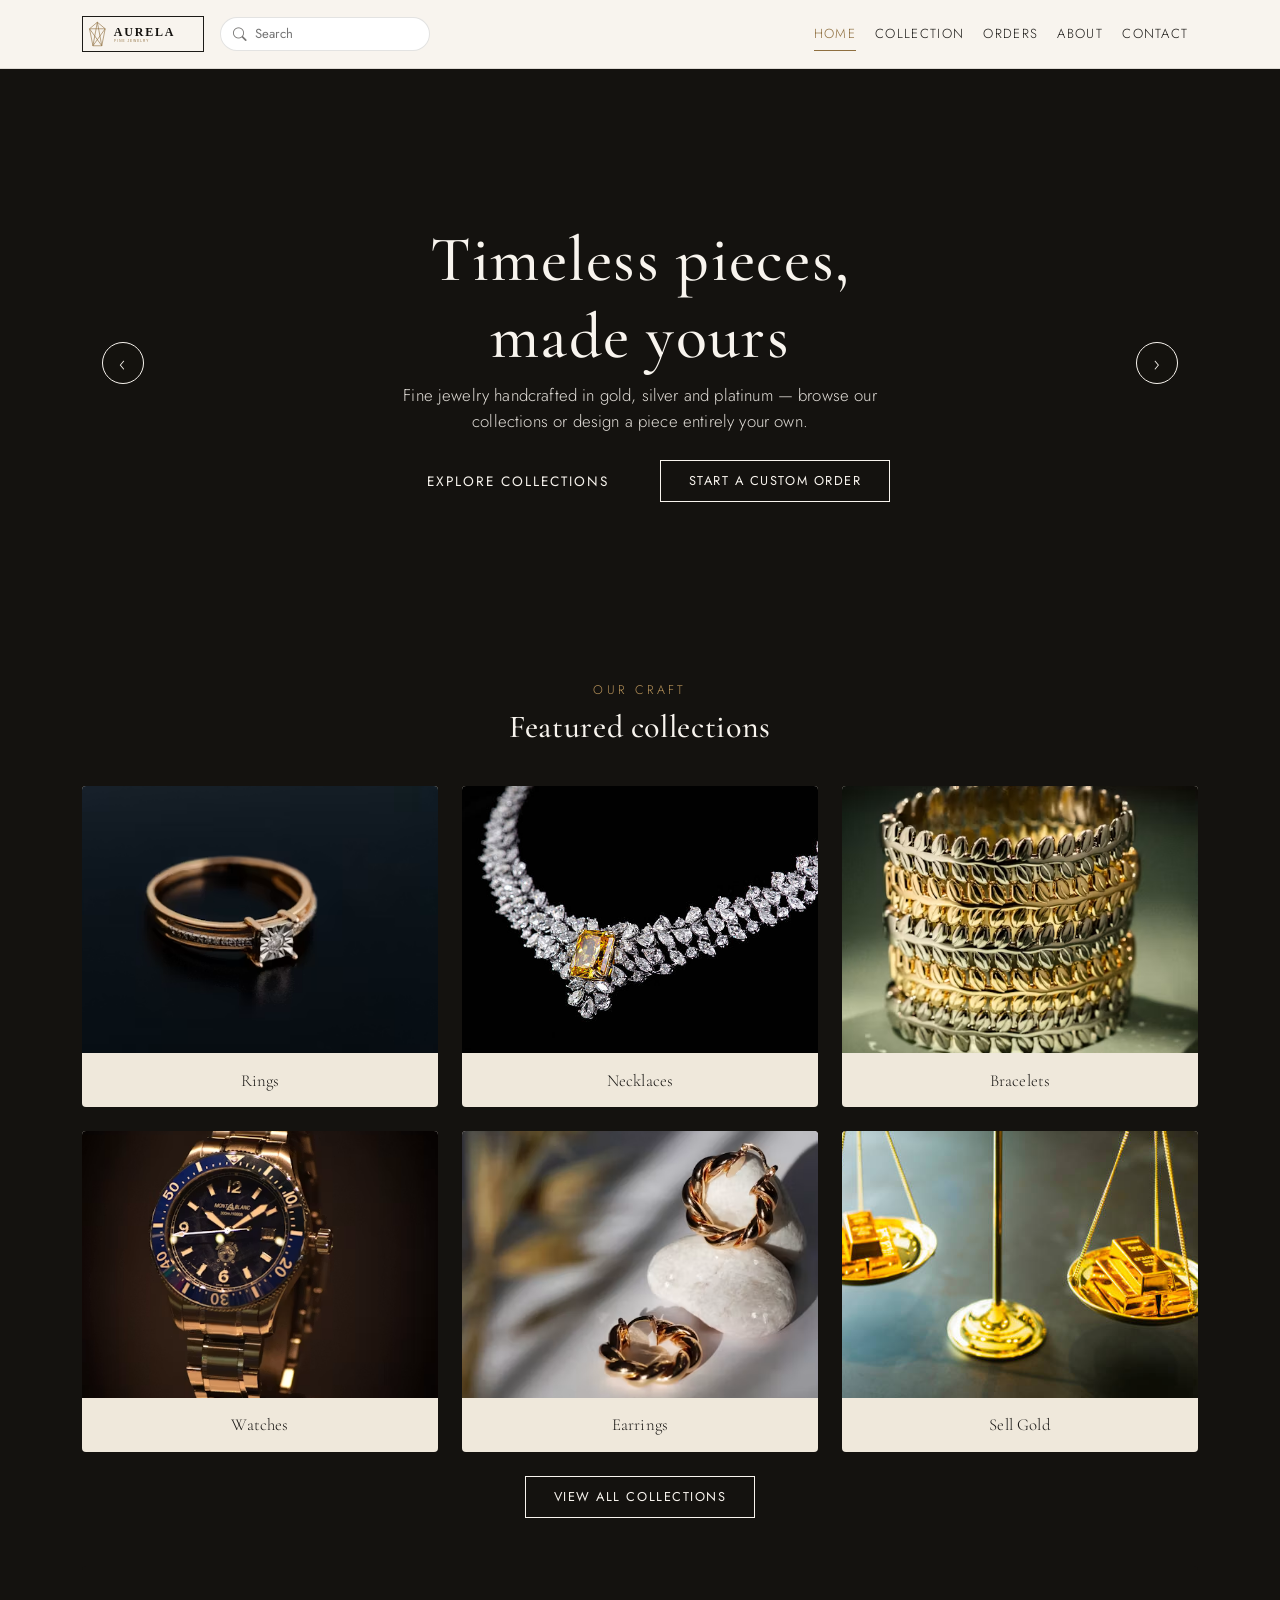
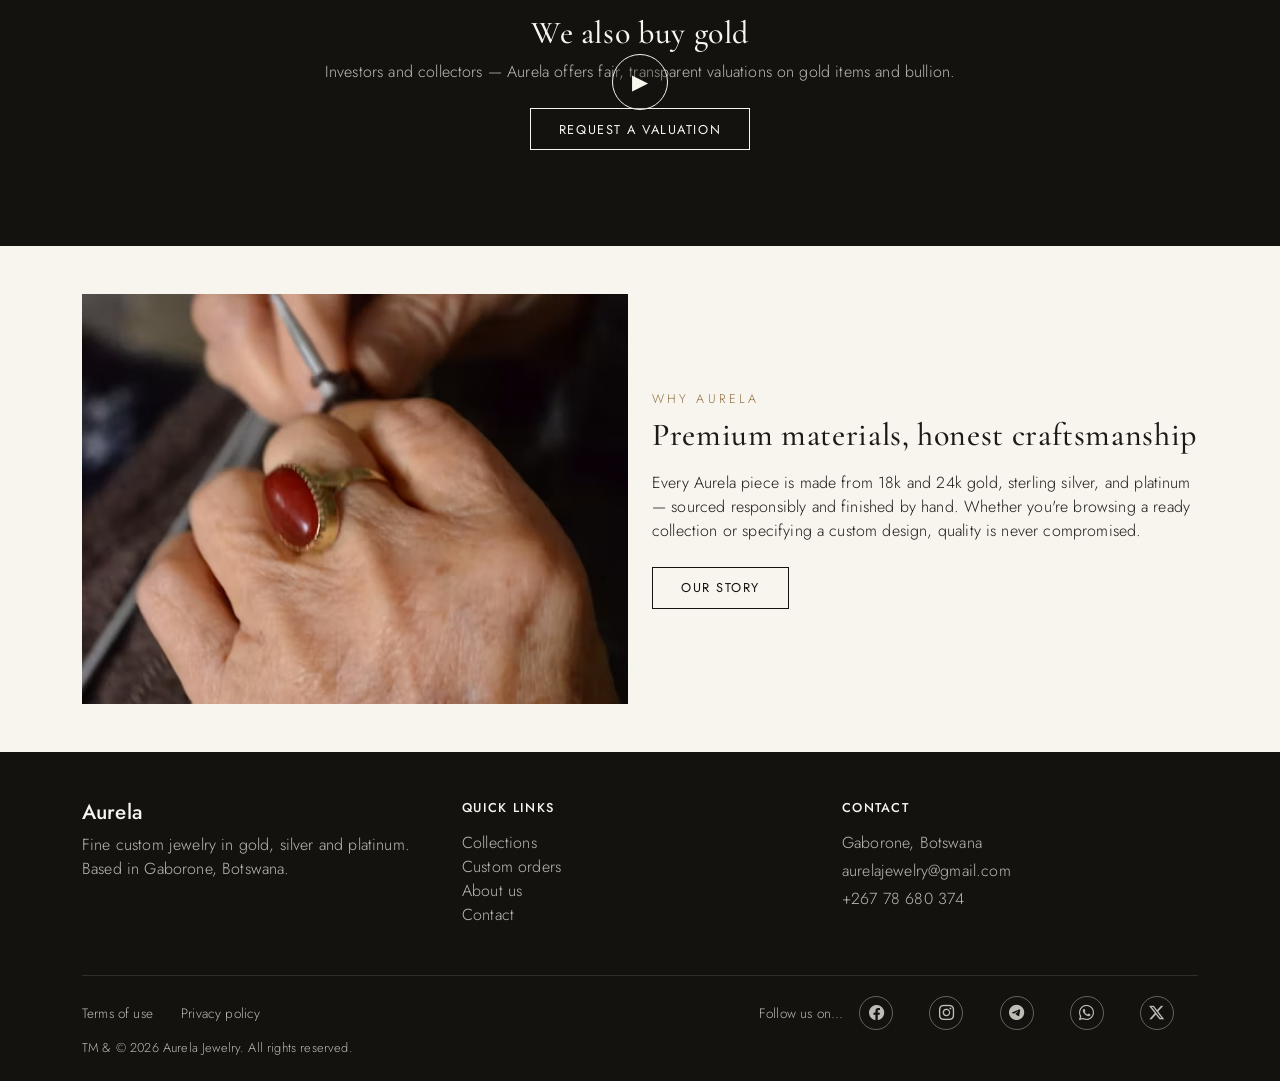
==== index.html @ 4438ac18 "Add files via upload" ====
<!DOCTYPE html>
<html lang="en">
<head>
<meta charset="UTF-8">
<meta name="viewport" content="width=device-width, initial-scale=1.0">
<title>Aurela — Fine Custom Jewelry</title>
<meta name="description" content="Aurela crafts fine jewelry in gold, silver and platinum. Browse collections, request a custom piece, or sell your gold.">
<link rel="preconnect" href="https://fonts.googleapis.com">
<link href="https://cdn.jsdelivr.net/npm/bootstrap@5.3.3/dist/css/bootstrap.min.css" rel="stylesheet">
<link href="https://cdn.jsdelivr.net/npm/bootstrap-icons@1.11.3/font/bootstrap-icons.min.css" rel="stylesheet">
<link href="css/style.css" rel="stylesheet">
</head>
<body>

<nav class="navbar navbar-expand-lg navbar-aurela">
  <div class="container d-flex align-items-center">
    <a class="navbar-brand me-3" href="index.html"><img src="images/logo.svg" alt="Aurela — Fine Jewelry" height="34"></a>
    <div class="nav-search d-none d-md-block me-auto">
      <i class="bi bi-search"></i>
      <input type="text" placeholder="Search" aria-label="Search products">
    </div>
    <button class="navbar-toggler" type="button" data-bs-toggle="collapse" data-bs-target="#navMenu" aria-controls="navMenu" aria-expanded="false" aria-label="Toggle navigation">
      <span class="navbar-toggler-icon"></span>
    </button>
    <div class="collapse navbar-collapse" id="navMenu">
      <ul class="navbar-nav ms-auto">
        <li class="nav-item"><a class="nav-link active" href="index.html">Home</a></li>
        <li class="nav-item"><a class="nav-link" href="collections.html">Collection</a></li>
        <li class="nav-item"><a class="nav-link" href="custom-orders.html">Orders</a></li>
        <li class="nav-item"><a class="nav-link" href="about.html">About</a></li>
        <li class="nav-item"><a class="nav-link" href="contact.html">Contact</a></li>
      </ul>
    </div>
  </div>
</nav>

<section class="dark-section pt-4">
  <div class="container">

    <header class="hero carousel-frame" style="background-image: url('images/hero-banner.jpg'); min-height:60vh;">
      <span class="carousel-arrow prev" aria-hidden="true">&#8249;</span>
      <span class="carousel-arrow next" aria-hidden="true">&#8250;</span>
      <div class="hero-content w-100">
        <div class="row">
          <div class="col-lg-8 mx-auto text-center">
            <h1>Timeless pieces,<br>made yours</h1>
            <p class="mb-4 mx-auto">Fine jewelry handcrafted in gold, silver and platinum — browse our collections or design a piece entirely your own.</p>
            <a href="collections.html" class="btn btn-gold me-2">Explore collections</a>
            <a href="custom-orders.html" class="btn btn-outline-gold" style="border-color:#f8f4ee;color:#f8f4ee;">Start a custom order</a>
          </div>
        </div>
      </div>
    </header>

    <div class="section-title mt-5">
      <span>Our craft</span>
      <h2>Featured collections</h2>
    </div>

    <div class="row g-4">
      <div class="col-6 col-lg-4">
        <div class="container-tile h-100">
          <div class="img-wrap"><img src="images/image40.avif" alt="Gold engagement and statement rings from the Aurela collection" width="400" height="300"></div>
          <p class="tile-label mb-0">Rings</p>
        </div>
      </div>
      <div class="col-6 col-lg-4">
        <div class="container-tile h-100">
          <div class="img-wrap"><img src="images/image4.jpg" alt="Gold and diamond necklaces from the Aurela collection" width="400" height="300"></div>
          <p class="tile-label mb-0">Necklaces</p>
        </div>
      </div>
      <div class="col-6 col-lg-4">
        <div class="container-tile h-100">
          <div class="img-wrap"><img src="images/image33.avif" alt="Gold and silver bracelets from the Aurela collection" width="400" height="300"></div>
          <p class="tile-label mb-0">Bracelets</p>
        </div>
      </div>
      <div class="col-6 col-lg-4">
        <div class="container-tile h-100">
          <div class="img-wrap"><img src="images/image34.avif" alt="Premium men's luxury watch from the Aurela collection" width="400" height="300"></div>
          <p class="tile-label mb-0">Watches</p>
        </div>
      </div>
      <div class="col-6 col-lg-4">
        <div class="container-tile h-100">
          <div class="img-wrap"><img src="images/image19.avif" alt="Gold earrings from the Aurela collection" width="400" height="300"></div>
          <p class="tile-label mb-0">Earrings</p>
        </div>
      </div>
      <div class="col-6 col-lg-4">
        <div class="container-tile h-100">
          <div class="img-wrap"><img src="images/image9.jpg" alt="Gold bars and coins representing Aurela's gold buying service" width="400" height="300"></div>
          <p class="tile-label mb-0">Sell Gold</p>
        </div>
      </div>
    </div>

    <div class="text-center mt-4">
      <a href="collections.html" class="btn btn-outline-gold" style="border-color:#f8f4ee;color:#f8f4ee;">View all collections</a>
    </div>

    <div class="gold-banner carousel-frame mt-5 mb-0 text-center">
      <span class="carousel-play" aria-hidden="true">&#9654;</span>
      <h2 class="mb-2">We also buy gold</h2>
      <p class="mb-4">Investors and collectors — Aurela offers fair, transparent valuations on gold items and bullion.</p>
      <a href="custom-orders.html#sell-gold" class="btn btn-outline-gold" style="border-color:#f8f4ee;color:#f8f4ee;">Request a valuation</a>
    </div>

  </div>
</section>

<section class="py-5">
  <div class="container">
    <div class="row g-4 align-items-center">
      <div class="col-lg-6">
        <img src="images/image20.avif" alt="Jeweller hand-setting a gemstone into a gold ring" class="img-fluid" style="width:100%;object-fit:cover;aspect-ratio:4/3;">
      </div>
      <div class="col-lg-6">
        <span class="d-block mb-2" style="font-size:0.78rem;letter-spacing:0.25em;text-transform:uppercase;color:var(--gold-deep);">Why Aurela</span>
        <h2 class="mb-3">Premium materials, honest craftsmanship</h2>
        <p>Every Aurela piece is made from 18k and 24k gold, sterling silver, and platinum — sourced responsibly and finished by hand. Whether you're browsing a ready collection or specifying a custom design, quality is never compromised.</p>
        <a href="about.html" class="btn btn-outline-gold mt-2">Our story</a>
      </div>
    </div>
  </div>
</section>

<footer class="site-footer">
  <div class="container">
    <div class="row g-4">
      <div class="col-md-4">
        <h5>Aurela</h5>
        <p class="mt-2">Fine custom jewelry in gold, silver and platinum. Based in Gaborone, Botswana.</p>
      </div>
      <div class="col-md-4">
        <h6 class="text-uppercase mb-3" style="font-size:0.8rem;letter-spacing:0.1em;color:#f8f4ee;">Quick links</h6>
        <ul class="list-unstyled">
          <li><a href="collections.html">Collections</a></li>
          <li><a href="custom-orders.html">Custom orders</a></li>
          <li><a href="about.html">About us</a></li>
          <li><a href="contact.html">Contact</a></li>
        </ul>
      </div>
      <div class="col-md-4">
        <h6 class="text-uppercase mb-3" style="font-size:0.8rem;letter-spacing:0.1em;color:#f8f4ee;">Contact</h6>
        <p class="mb-1">Gaborone, Botswana</p>
        <p class="mb-1">aurelajewelry@gmail.com</p>
        <p>+267 78 680 374</p>
      </div>
    </div>
    <div class="footer-bottom">
      <div class="footer-links-row mb-2">
        <div>
          <a href="#">Terms of use</a>
          <a href="#">Privacy policy</a>
        </div>
        <div class="d-flex align-items-center">
          <span class="me-2">Follow us on...</span>
          <span class="social-icons">
            <a href="#" aria-label="Facebook"><i class="bi bi-facebook"></i></a>
            <a href="#" aria-label="Instagram"><i class="bi bi-instagram"></i></a>
            <a href="#" aria-label="Telegram"><i class="bi bi-telegram"></i></a>
            <a href="#" aria-label="WhatsApp"><i class="bi bi-whatsapp"></i></a>
            <a href="#" aria-label="Twitter"><i class="bi bi-twitter-x"></i></a>
          </span>
        </div>
      </div>
      <div>TM &amp; &copy; 2026 Aurela Jewelry. All rights reserved.</div>
    </div>
  </div>
</footer>

<script src="https://cdn.jsdelivr.net/npm/bootstrap@5.3.3/dist/js/bootstrap.bundle.min.js"></script>
<script src="js/script.js"></script>
</body>
</html>
---- css/style.css ----
@import url('https://fonts.googleapis.com/css2?family=Cormorant+Garamond:wght@400;500;600&family=Jost:wght@300;400;500&display=swap');

:root {
  --ink: #1c1a17;
  --cream: #f8f4ee;
  --cream-deep: #efe8db;
  --gold: #b8935a;
  --gold-deep: #8f6f3f;
  --charcoal: #14120f;
  --line: rgba(28, 26, 23, 0.12);
}

* { box-sizing: border-box; }

body {
  font-family: 'Jost', sans-serif;
  font-weight: 300;
  color: var(--ink);
  background: var(--cream);
  letter-spacing: 0.01em;
}

h1, h2, h3, h4, .display-serif {
  font-family: 'Cormorant Garamond', serif;
  font-weight: 500;
  letter-spacing: 0.02em;
  color: var(--ink);
}

a { color: var(--gold-deep); text-decoration: none; }
a:hover { color: var(--gold); }

.btn-gold {
  background: var(--charcoal);
  color: var(--cream);
  border: 1px solid var(--charcoal);
  padding: 0.75rem 2.25rem;
  font-size: 0.85rem;
  letter-spacing: 0.15em;
  text-transform: uppercase;
  border-radius: 0;
  transition: all 0.25s ease;
}
.btn-gold:hover {
  background: var(--gold);
  border-color: var(--gold);
  color: var(--charcoal);
}

.btn-outline-gold {
  background: transparent;
  color: var(--charcoal);
  border: 1px solid var(--charcoal);
  padding: 0.65rem 1.75rem;
  font-size: 0.8rem;
  letter-spacing: 0.12em;
  text-transform: uppercase;
  border-radius: 0;
}
.btn-outline-gold:hover {
  background: var(--charcoal);
  color: var(--cream);
}

/* ---------- Navbar ---------- */
.navbar-aurela {
  background: var(--cream);
  border-bottom: 1px solid var(--line);
  padding: 1rem 0;
}
.navbar-aurela .navbar-brand {
  font-family: 'Cormorant Garamond', serif;
  font-size: 1.4rem;
  font-weight: 600;
  letter-spacing: 0.08em;
  color: var(--ink);
  border: 1px solid var(--ink);
  padding: 0.35rem 0.9rem;
  line-height: 1;
}
.navbar-aurela .nav-link {
  font-size: 0.82rem;
  letter-spacing: 0.1em;
  text-transform: uppercase;
  color: var(--ink);
  margin: 0 0.6rem;
  padding: 0.4rem 0 !important;
  border-bottom: 1px solid transparent;
}
.navbar-aurela .nav-link:hover,
.navbar-aurela .nav-link.active {
  color: var(--gold-deep);
  border-bottom: 1px solid var(--gold-deep);
}
.nav-search {
  position: relative;
  max-width: 220px;
}
.nav-search input {
  border-radius: 20px;
  border: 1px solid var(--line);
  padding: 0.4rem 1rem 0.4rem 2.1rem;
  font-size: 0.82rem;
  background: #fff;
}
.nav-search input:focus {
  outline: none;
  border-color: var(--gold-deep);
}
.nav-search .bi-search {
  position: absolute;
  left: 0.8rem;
  top: 50%;
  transform: translateY(-50%);
  font-size: 0.85rem;
  color: var(--ink);
  opacity: 0.6;
}

/* ---------- Dark wireframe-style section ---------- */
.dark-section {
  background: var(--charcoal);
  padding: 3rem 0;
}
.dark-section .section-title span { color: var(--gold); }
.dark-section .section-title h2 { color: var(--cream); }

.carousel-frame {
  position: relative;
  border-radius: 4px;
  overflow: hidden;
}
.carousel-arrow {
  position: absolute;
  top: 50%;
  transform: translateY(-50%);
  width: 42px;
  height: 42px;
  border-radius: 50%;
  border: 1.5px solid var(--cream);
  color: var(--cream);
  display: flex;
  align-items: center;
  justify-content: center;
  font-size: 1.2rem;
  background: rgba(20,18,15,0.25);
  z-index: 3;
}
.carousel-arrow.prev { left: 1.25rem; }
.carousel-arrow.next { right: 1.25rem; }
.carousel-play {
  position: absolute;
  top: 50%;
  left: 50%;
  transform: translate(-50%, -50%);
  width: 56px;
  height: 56px;
  border-radius: 50%;
  border: 1.5px solid var(--cream);
  color: var(--cream);
  display: flex;
  align-items: center;
  justify-content: center;
  font-size: 1.3rem;
  background: rgba(20,18,15,0.25);
  z-index: 3;
}

.container-tile {
  background: var(--cream-deep);
  border-radius: 4px;
  text-align: center;
  transition: transform 0.2s ease;
}
.container-tile:hover { transform: translateY(-3px); }
.container-tile .img-wrap {
  aspect-ratio: 4 / 3;
  overflow: hidden;
  border-radius: 4px 4px 0 0;
  background: #e4ddcf;
}
.container-tile img { width: 100%; height: 100%; object-fit: cover; }
.container-tile .tile-label {
  padding: 0.9rem 0.5rem;
  font-family: 'Cormorant Garamond', serif;
  font-size: 1.05rem;
  color: var(--ink);
}

/* ---------- Hero ---------- */
.hero {
  position: relative;
  min-height: 78vh;
  background-size: cover;
  background-position: center;
  display: flex;
  align-items: center;
  color: var(--cream);
}
.hero::before {
  content: "";
  position: absolute;
  inset: 0;
  background: linear-gradient(180deg, rgba(20,18,15,0.45), rgba(20,18,15,0.65));
}
.hero-content { position: relative; z-index: 2; }
.hero h1 {
  color: var(--cream);
  font-size: clamp(2.4rem, 5vw, 4rem);
}
.hero p { font-size: 1.05rem; opacity: 0.9; max-width: 34rem; }

.page-header {
  background: var(--cream-deep);
  padding: 3.5rem 0 2.75rem;
  border-bottom: 1px solid var(--line);
}

/* ---------- Cards ---------- */
.product-card {
  border: 1px solid var(--line);
  background: #fff;
  transition: box-shadow 0.2s ease;
}
.product-card:hover { box-shadow: 0 10px 24px rgba(20,18,15,0.08); }
.product-card .img-wrap {
  aspect-ratio: 1 / 1;
  overflow: hidden;
  background: var(--cream-deep);
}
.product-card img { width: 100%; height: 100%; object-fit: cover; }
.product-card .card-body { padding: 1.1rem 1.2rem 1.35rem; }
.product-tag {
  font-size: 0.72rem;
  letter-spacing: 0.1em;
  text-transform: uppercase;
  color: var(--gold-deep);
}

.section-title {
  text-align: center;
  margin-bottom: 2.5rem;
}
.section-title span {
  display: block;
  font-family: 'Jost', sans-serif;
  font-size: 0.78rem;
  letter-spacing: 0.25em;
  text-transform: uppercase;
  color: var(--gold-deep);
  margin-bottom: 0.5rem;
}

.gold-banner {
  background: var(--charcoal);
  color: var(--cream);
  padding: 3rem 0;
}
.gold-banner h2 { color: var(--cream); }
.gold-banner p { color: rgba(248,244,238,0.75); }

.filter-btn {
  border: 1px solid var(--line);
  background: transparent;
  padding: 0.5rem 1.3rem;
  font-size: 0.78rem;
  letter-spacing: 0.1em;
  text-transform: uppercase;
  color: var(--ink);
  border-radius: 0;
}
.filter-btn.active,
.filter-btn:hover {
  background: var(--charcoal);
  color: var(--cream);
  border-color: var(--charcoal);
}

/* ---------- Forms ---------- */
.form-luxe label {
  font-size: 0.8rem;
  letter-spacing: 0.05em;
  text-transform: uppercase;
  color: var(--ink);
  margin-bottom: 0.35rem;
}
.form-luxe .form-control,
.form-luxe .form-select {
  border-radius: 0;
  border: 1px solid var(--line);
  padding: 0.65rem 0.9rem;
  background: #fff;
}
.form-luxe .form-control:focus,
.form-luxe .form-select:focus {
  border-color: var(--gold-deep);
  box-shadow: 0 0 0 0.15rem rgba(184,147,90,0.25);
}

/* ---------- Footer ---------- */
footer.site-footer {
  background: var(--charcoal);
  color: rgba(248,244,238,0.75);
  padding: 3rem 0 1.5rem;
}
footer.site-footer h5 {
  color: var(--cream);
  font-size: 1.3rem;
}
footer.site-footer a { color: rgba(248,244,238,0.75); }
footer.site-footer a:hover { color: var(--gold); }
footer.site-footer .footer-bottom {
  border-top: 1px solid rgba(248,244,238,0.12);
  margin-top: 2rem;
  padding-top: 1.25rem;
  font-size: 0.8rem;
}
.footer-links-row {
  display: flex;
  flex-wrap: wrap;
  justify-content: space-between;
  align-items: center;
  gap: 1rem;
  font-size: 0.85rem;
}
.footer-links-row a { margin-right: 1.5rem; }
.social-icons a {
  display: inline-flex;
  align-items: center;
  justify-content: center;
  width: 34px;
  height: 34px;
  border: 1px solid rgba(248,244,238,0.35);
  border-radius: 50%;
  margin-left: 0.5rem;
  font-size: 0.95rem;
}
.social-icons a:hover { background: var(--gold); color: var(--charcoal); border-color: var(--gold); }

.stat-block { border-left: 1px solid var(--line); padding-left: 1.25rem; }

.navbar-aurela .navbar-brand {
  display: inline-flex;
  align-items: center;
  padding: 0;
  line-height: 1;
}
.navbar-aurela .navbar-brand img {
  display: block;
  height: 34px;
  width: auto;
}
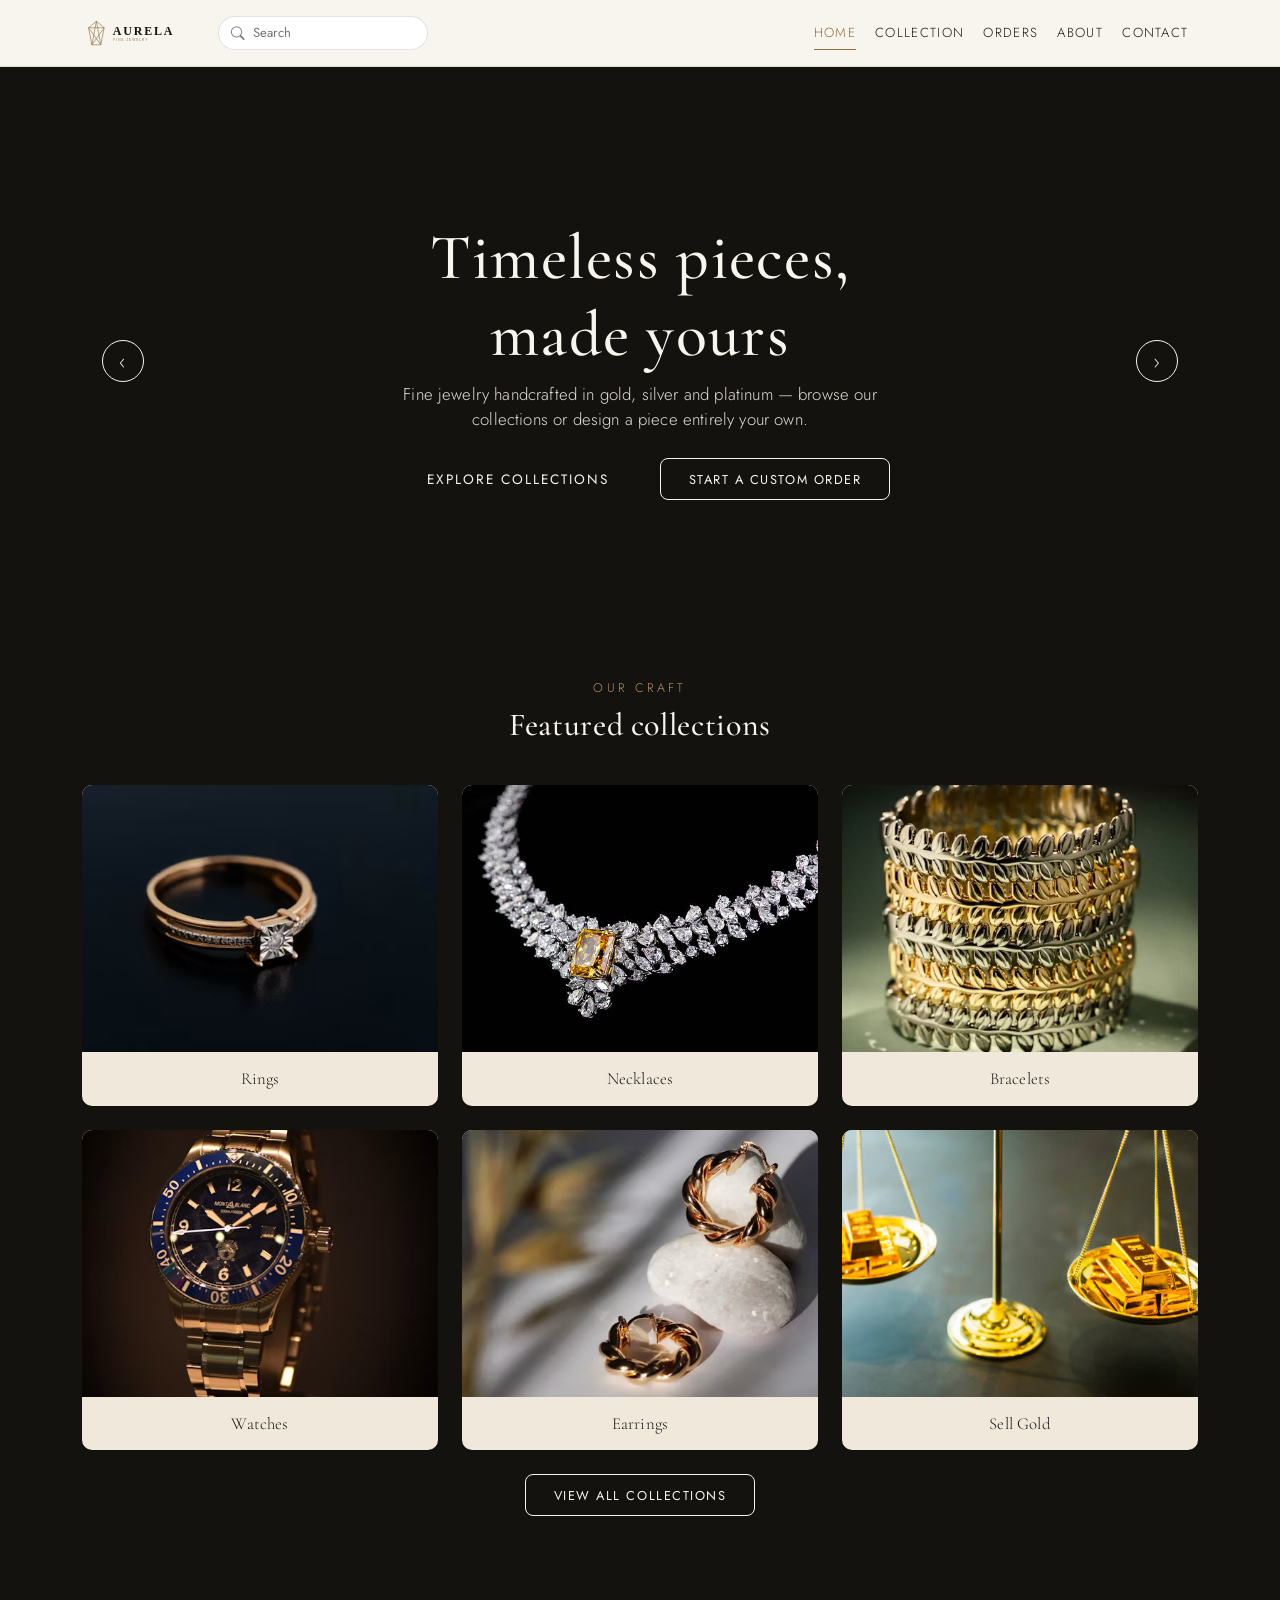
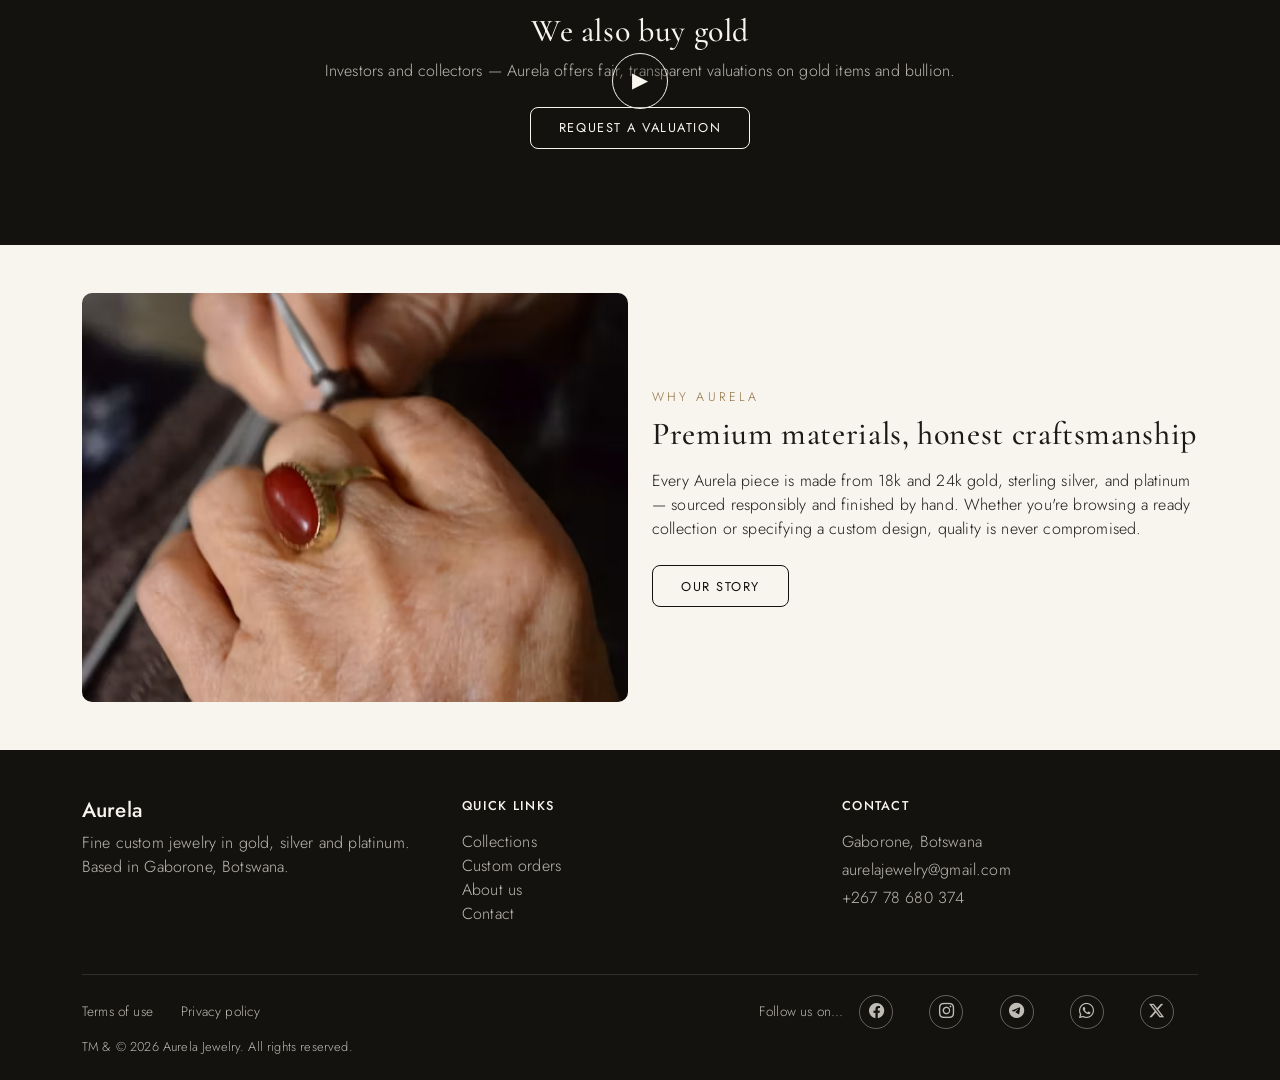
==== commit 9624b42e: "Add files via upload" ====
--- a/index.html
+++ b/index.html
@@ -114,7 +114,7 @@
   <div class="container">
     <div class="row g-4 align-items-center">
       <div class="col-lg-6">
-        <img src="images/image20.avif" alt="Jeweller hand-setting a gemstone into a gold ring" class="img-fluid" style="width:100%;object-fit:cover;aspect-ratio:4/3;">
+        <img src="images/image20.avif" alt="Jeweller hand-setting a gemstone into a gold ring" class="img-fluid" style="width:100%;object-fit:cover;aspect-ratio:4/3;border-radius:10px;">
       </div>
       <div class="col-lg-6">
         <span class="d-block mb-2" style="font-size:0.78rem;letter-spacing:0.25em;text-transform:uppercase;color:var(--gold-deep);">Why Aurela</span>
@@ -158,11 +158,11 @@
         <div class="d-flex align-items-center">
           <span class="me-2">Follow us on...</span>
           <span class="social-icons">
-            <a href="#" aria-label="Facebook"><i class="bi bi-facebook"></i></a>
-            <a href="#" aria-label="Instagram"><i class="bi bi-instagram"></i></a>
-            <a href="#" aria-label="Telegram"><i class="bi bi-telegram"></i></a>
-            <a href="#" aria-label="WhatsApp"><i class="bi bi-whatsapp"></i></a>
-            <a href="#" aria-label="Twitter"><i class="bi bi-twitter-x"></i></a>
+            <a href="https://facebook.com/aurelajewelry" target="_blank" rel="noopener" aria-label="Facebook"><i class="bi bi-facebook"></i></a>
+            <a href="https://instagram.com/aurelajewelry" target="_blank" rel="noopener" aria-label="Instagram"><i class="bi bi-instagram"></i></a>
+            <a href="https://t.me/aurelajewelry" target="_blank" rel="noopener" aria-label="Telegram"><i class="bi bi-telegram"></i></a>
+            <a href="https://wa.me/26778680374?text=Hi%20Aurela%2C%20I%27d%20like%20to%20enquire%20about%20a%20piece" target="_blank" rel="noopener" aria-label="WhatsApp"><i class="bi bi-whatsapp"></i></a>
+            <a href="https://x.com/aurelajewelry" target="_blank" rel="noopener" aria-label="X (Twitter)"><i class="bi bi-twitter-x"></i></a>
           </span>
         </div>
       </div>
--- a/css/style.css
+++ b/css/style.css
@@ -1,5 +1,6 @@
 @import url('https://fonts.googleapis.com/css2?family=Cormorant+Garamond:wght@400;500;600&family=Jost:wght@300;400;500&display=swap');
 
+/* main colors used across the site */
 :root {
   --ink: #1c1a17;
   --cream: #f8f4ee;
@@ -38,13 +39,15 @@
   font-size: 0.85rem;
   letter-spacing: 0.15em;
   text-transform: uppercase;
-  border-radius: 0;
+  border-radius: 8px;
   transition: all 0.25s ease;
 }
 .btn-gold:hover {
   background: var(--gold);
   border-color: var(--gold);
   color: var(--charcoal);
+  transform: translateY(-2px);
+  box-shadow: 0 8px 18px rgba(20,18,15,0.18);
 }
 
 .btn-outline-gold {
@@ -55,14 +58,17 @@
   font-size: 0.8rem;
   letter-spacing: 0.12em;
   text-transform: uppercase;
-  border-radius: 0;
+  border-radius: 8px;
+  transition: all 0.25s ease;
 }
 .btn-outline-gold:hover {
   background: var(--charcoal);
   color: var(--cream);
-}
-
-/* ---------- Navbar ---------- */
+  transform: translateY(-2px);
+  box-shadow: 0 8px 18px rgba(20,18,15,0.15);
+}
+
+/* navbar */
 .navbar-aurela {
   background: var(--cream);
   border-bottom: 1px solid var(--line);
@@ -74,8 +80,6 @@
   font-weight: 600;
   letter-spacing: 0.08em;
   color: var(--ink);
-  border: 1px solid var(--ink);
-  padding: 0.35rem 0.9rem;
   line-height: 1;
 }
 .navbar-aurela .nav-link {
@@ -117,7 +121,7 @@
   opacity: 0.6;
 }
 
-/* ---------- Dark wireframe-style section ---------- */
+/* dark section - matches the figma wireframe */
 .dark-section {
   background: var(--charcoal);
   padding: 3rem 0;
@@ -127,7 +131,7 @@
 
 .carousel-frame {
   position: relative;
-  border-radius: 4px;
+  border-radius: 12px;
   overflow: hidden;
 }
 .carousel-arrow {
@@ -168,15 +172,18 @@
 
 .container-tile {
   background: var(--cream-deep);
-  border-radius: 4px;
+  border-radius: 10px;
+  overflow: hidden;
   text-align: center;
-  transition: transform 0.2s ease;
-}
-.container-tile:hover { transform: translateY(-3px); }
+  transition: transform 0.25s ease, box-shadow 0.25s ease;
+}
+.container-tile:hover {
+  transform: translateY(-4px);
+  box-shadow: 0 12px 22px rgba(20,18,15,0.12);
+}
 .container-tile .img-wrap {
   aspect-ratio: 4 / 3;
   overflow: hidden;
-  border-radius: 4px 4px 0 0;
   background: #e4ddcf;
 }
 .container-tile img { width: 100%; height: 100%; object-fit: cover; }
@@ -187,7 +194,7 @@
   color: var(--ink);
 }
 
-/* ---------- Hero ---------- */
+/* hero banner */
 .hero {
   position: relative;
   min-height: 78vh;
@@ -216,14 +223,20 @@
   border-bottom: 1px solid var(--line);
 }
 
-/* ---------- Cards ---------- */
+/* product cards */
 .product-card {
   border: 1px solid var(--line);
+  border-radius: 10px;
   background: #fff;
-  transition: box-shadow 0.2s ease;
-}
-.product-card:hover { box-shadow: 0 10px 24px rgba(20,18,15,0.08); }
+  overflow: hidden;
+  transition: box-shadow 0.25s ease, transform 0.25s ease;
+}
+.product-card:hover {
+  box-shadow: 0 10px 24px rgba(20,18,15,0.08);
+  transform: translateY(-4px);
+}
 .product-card .img-wrap {
+  position: relative;
   aspect-ratio: 1 / 1;
   overflow: hidden;
   background: var(--cream-deep);
@@ -235,6 +248,30 @@
   letter-spacing: 0.1em;
   text-transform: uppercase;
   color: var(--gold-deep);
+}
+
+/* shows the price when you hover the product image */
+.price-tag {
+  position: absolute;
+  inset: 0;
+  display: flex;
+  align-items: center;
+  justify-content: center;
+  text-align: center;
+  padding: 0.75rem;
+  background: rgba(20,18,15,0.58);
+  color: var(--cream);
+  font-family: 'Cormorant Garamond', serif;
+  font-size: 1.15rem;
+  letter-spacing: 0.03em;
+  opacity: 0;
+  transform: scale(1.03);
+  transition: opacity 0.25s ease, transform 0.25s ease;
+  pointer-events: none;
+}
+.product-card:hover .price-tag {
+  opacity: 1;
+  transform: scale(1);
 }
 
 .section-title {
@@ -267,7 +304,8 @@
   letter-spacing: 0.1em;
   text-transform: uppercase;
   color: var(--ink);
-  border-radius: 0;
+  border-radius: 20px;
+  transition: all 0.2s ease;
 }
 .filter-btn.active,
 .filter-btn:hover {
@@ -276,7 +314,7 @@
   border-color: var(--charcoal);
 }
 
-/* ---------- Forms ---------- */
+/* forms */
 .form-luxe label {
   font-size: 0.8rem;
   letter-spacing: 0.05em;
@@ -286,10 +324,11 @@
 }
 .form-luxe .form-control,
 .form-luxe .form-select {
-  border-radius: 0;
+  border-radius: 6px;
   border: 1px solid var(--line);
   padding: 0.65rem 0.9rem;
   background: #fff;
+  transition: border-color 0.2s ease, box-shadow 0.2s ease;
 }
 .form-luxe .form-control:focus,
 .form-luxe .form-select:focus {
@@ -297,7 +336,7 @@
   box-shadow: 0 0 0 0.15rem rgba(184,147,90,0.25);
 }
 
-/* ---------- Footer ---------- */
+/* footer */
 footer.site-footer {
   background: var(--charcoal);
   color: rgba(248,244,238,0.75);
@@ -334,8 +373,14 @@
   border-radius: 50%;
   margin-left: 0.5rem;
   font-size: 0.95rem;
-}
-.social-icons a:hover { background: var(--gold); color: var(--charcoal); border-color: var(--gold); }
+  transition: all 0.2s ease;
+}
+.social-icons a:hover {
+  background: var(--gold);
+  color: var(--charcoal);
+  border-color: var(--gold);
+  transform: translateY(-2px);
+}
 
 .stat-block { border-left: 1px solid var(--line); padding-left: 1.25rem; }
 
